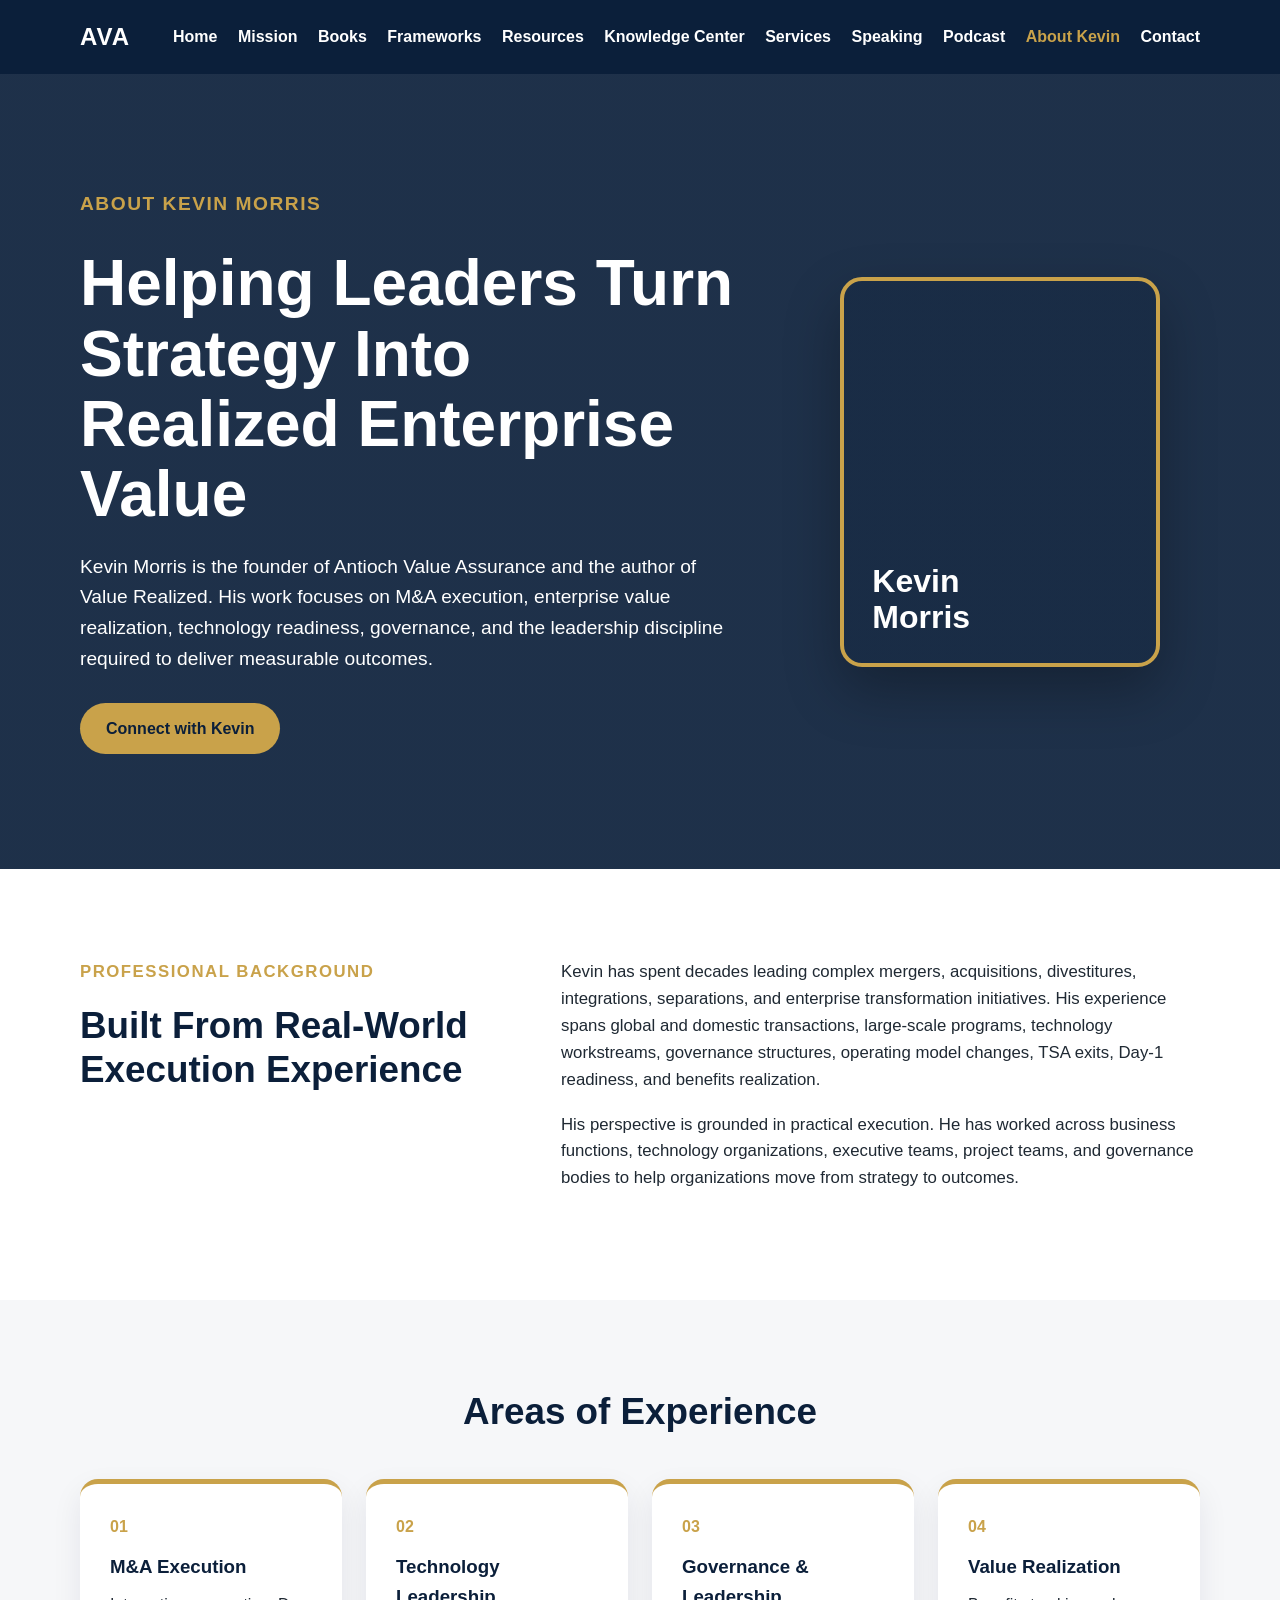
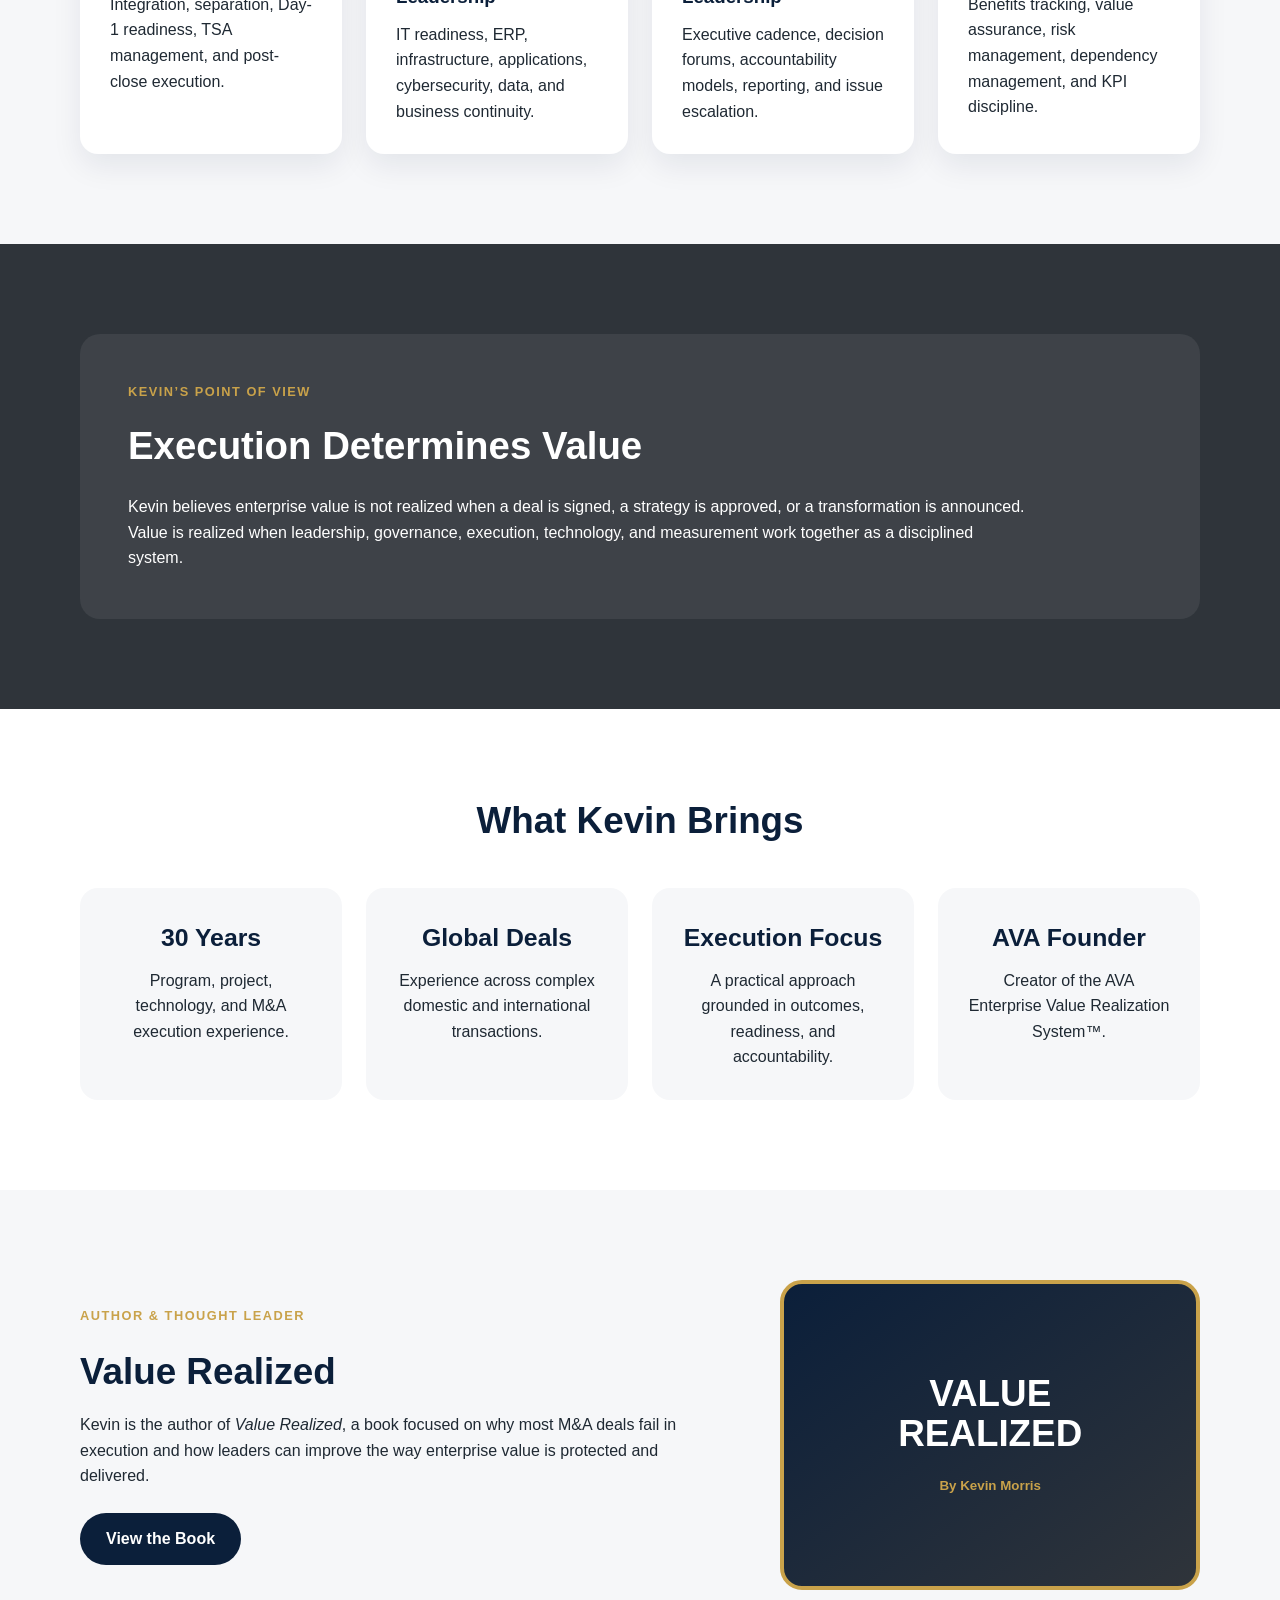
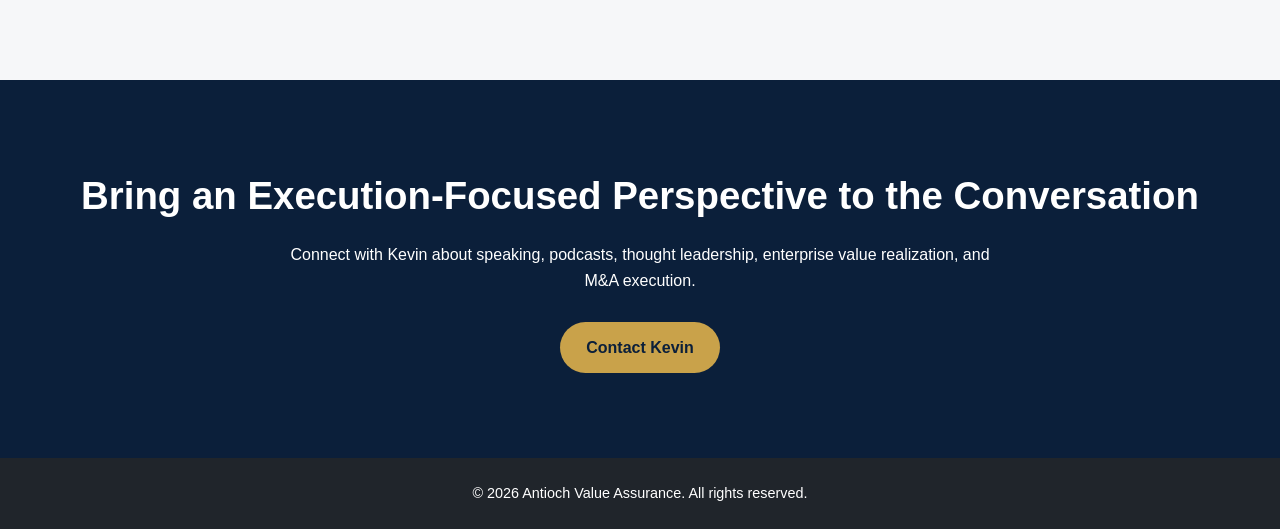
==== about-kevin.html @ 0cc5425e "other pages" ====
<!DOCTYPE html>
<html lang="en">
<head>
  <meta charset="UTF-8" />
  <meta name="viewport" content="width=device-width, initial-scale=1.0" />
  <title>About Kevin | Antioch Value Assurance</title>
  <link rel="stylesheet" href="about-kevin.css" />
</head>

<body>

<header class="site-header">
  <div class="container nav">
    <a href="index.html" class="logo">AVA</a>

    <nav>
      <a href="index.html">Home</a>
      <a href="mission.html">Mission</a>
      <a href="books.html">Books</a>
      <a href="frameworks.html">Frameworks</a>
      <a href="resources.html">Resources</a>
      <a href="knowledge-center.html">Knowledge Center</a>
      <a href="services.html">Services</a>
      <a href="speaking.html">Speaking</a>
      <a href="podcast.html">Podcast</a>
      <a href="about-kevin.html" class="active">About Kevin</a>
      <a href="contact.html">Contact</a>
    </nav>
  </div>
</header>

<section class="hero">
  <div class="container hero-grid">
    <div class="hero-content">
      <p class="eyebrow">About Kevin Morris</p>
      <h1>Helping Leaders Turn Strategy Into Realized Enterprise Value</h1>
      <p>
        Kevin Morris is the founder of Antioch Value Assurance and the author of
        Value Realized. His work focuses on M&A execution, enterprise value realization,
        technology readiness, governance, and the leadership discipline required to
        deliver measurable outcomes.
      </p>
      <a href="contact.html" class="btn">Connect with Kevin</a>
    </div>

    <div class="portrait-card">
      <div class="portrait-placeholder">
        <span>Kevin<br>Morris</span>
      </div>
    </div>
  </div>
</section>

<section class="bio-section">
  <div class="container bio-grid">
    <div>
      <p class="eyebrow">Professional Background</p>
      <h2>Built From Real-World Execution Experience</h2>
    </div>

    <div>
      <p>
        Kevin has spent decades leading complex mergers, acquisitions, divestitures,
        integrations, separations, and enterprise transformation initiatives. His
        experience spans global and domestic transactions, large-scale programs,
        technology workstreams, governance structures, operating model changes,
        TSA exits, Day-1 readiness, and benefits realization.
      </p>

      <p>
        His perspective is grounded in practical execution. He has worked across
        business functions, technology organizations, executive teams, project teams,
        and governance bodies to help organizations move from strategy to outcomes.
      </p>
    </div>
  </div>
</section>

<section class="experience">
  <div class="container">
    <h2>Areas of Experience</h2>

    <div class="experience-grid">
      <article>
        <span>01</span>
        <h3>M&A Execution</h3>
        <p>Integration, separation, Day-1 readiness, TSA management, and post-close execution.</p>
      </article>

      <article>
        <span>02</span>
        <h3>Technology Leadership</h3>
        <p>IT readiness, ERP, infrastructure, applications, cybersecurity, data, and business continuity.</p>
      </article>

      <article>
        <span>03</span>
        <h3>Governance & Leadership</h3>
        <p>Executive cadence, decision forums, accountability models, reporting, and issue escalation.</p>
      </article>

      <article>
        <span>04</span>
        <h3>Value Realization</h3>
        <p>Benefits tracking, value assurance, risk management, dependency management, and KPI discipline.</p>
      </article>
    </div>
  </div>
</section>

<section class="philosophy">
  <div class="container philosophy-box">
    <p class="eyebrow">Kevin’s Point of View</p>
    <h2>Execution Determines Value</h2>
    <p>
      Kevin believes enterprise value is not realized when a deal is signed,
      a strategy is approved, or a transformation is announced. Value is realized
      when leadership, governance, execution, technology, and measurement work
      together as a disciplined system.
    </p>
  </div>
</section>

<section class="credentials">
  <div class="container">
    <h2>What Kevin Brings</h2>

    <div class="credentials-grid">
      <div>
        <strong>30 Years</strong>
        <p>Program, project, technology, and M&A execution experience.</p>
      </div>

      <div>
        <strong>Global Deals</strong>
        <p>Experience across complex domestic and international transactions.</p>
      </div>

      <div>
        <strong>Execution Focus</strong>
        <p>A practical approach grounded in outcomes, readiness, and accountability.</p>
      </div>

      <div>
        <strong>AVA Founder</strong>
        <p>Creator of the AVA Enterprise Value Realization System™.</p>
      </div>
    </div>
  </div>
</section>

<section class="author-section">
  <div class="container author-grid">
    <div>
      <p class="eyebrow">Author & Thought Leader</p>
      <h2>Value Realized</h2>
      <p>
        Kevin is the author of <em>Value Realized</em>, a book focused on why
        most M&A deals fail in execution and how leaders can improve the way
        enterprise value is protected and delivered.
      </p>
      <a href="value-realized.html" class="btn secondary">View the Book</a>
    </div>

    <div class="book-callout">
      <span>VALUE<br>REALIZED</span>
      <small>By Kevin Morris</small>
    </div>
  </div>
</section>

<section class="cta">
  <div class="container">
    <h2>Bring an Execution-Focused Perspective to the Conversation</h2>
    <p>
      Connect with Kevin about speaking, podcasts, thought leadership,
      enterprise value realization, and M&A execution.
    </p>
    <a href="contact.html" class="btn">Contact Kevin</a>
  </div>
</section>

<footer class="site-footer">
  <div class="container">
    <p>&copy; 2026 Antioch Value Assurance. All rights reserved.</p>
  </div>
</footer>

</body>
</html>
---- about-kevin.css ----
:root {
  --navy: #0b1f3a;
  --charcoal: #2f343a;
  --gold: #c9a24a;
  --light: #f6f7f9;
  --white: #ffffff;
  --text: #1f2933;
}

* {
  box-sizing: border-box;
  margin: 0;
  padding: 0;
}

body {
  font-family: Arial, Helvetica, sans-serif;
  color: var(--text);
  background: var(--white);
  line-height: 1.6;
}

.container {
  width: min(1120px, 92%);
  margin: 0 auto;
}

.site-header {
  background: var(--navy);
  padding: 18px 0;
}

.nav {
  display: flex;
  align-items: center;
  justify-content: space-between;
}

.logo {
  color: var(--white);
  font-weight: 800;
  font-size: 1.5rem;
  text-decoration: none;
  letter-spacing: 1px;
}

nav a {
  color: var(--white);
  text-decoration: none;
  margin-left: 16px;
  font-weight: 600;
}

nav a:hover,
nav a.active {
  color: var(--gold);
}

.hero {
  background:
    linear-gradient(rgba(11, 31, 58, 0.92), rgba(11, 31, 58, 0.92)),
    url("images/about-kevin-hero.jpg") center/cover no-repeat;
  color: var(--white);
  padding: 115px 0;
}

.hero-grid {
  display: grid;
  grid-template-columns: 1.25fr 0.75fr;
  gap: 55px;
  align-items: center;
}

.hero-content {
  max-width: 780px;
}

.eyebrow {
  color: var(--gold);
  text-transform: uppercase;
  letter-spacing: 1.5px;
  font-size: 0.8rem;
  font-weight: 700;
  margin-bottom: 12px;
}

.hero h1 {
  font-size: clamp(2.4rem, 5vw, 4.3rem);
  line-height: 1.1;
  margin-bottom: 22px;
}

.hero p {
  font-size: 1.2rem;
  margin-bottom: 28px;
}

.portrait-card {
  display: flex;
  justify-content: center;
}

.portrait-placeholder {
  width: 320px;
  height: 390px;
  background:
    linear-gradient(rgba(11, 31, 58, 0.25), rgba(11, 31, 58, 0.25)),
    url("images/kevin-morris.jpg") center/cover no-repeat;
  border: 4px solid var(--gold);
  border-radius: 22px;
  box-shadow: 0 24px 55px rgba(0, 0, 0, 0.28);
  display: flex;
  align-items: flex-end;
  padding: 28px;
}

.portrait-placeholder span {
  color: var(--white);
  font-size: 2rem;
  font-weight: 900;
  line-height: 1.1;
}

.bio-section {
  padding: 90px 0;
}

.bio-grid {
  display: grid;
  grid-template-columns: 0.8fr 1.2fr;
  gap: 55px;
  align-items: start;
}

.bio-grid h2,
.experience h2,
.credentials h2,
.author-section h2 {
  color: var(--navy);
  font-size: 2.3rem;
  line-height: 1.2;
  margin-bottom: 18px;
}

.bio-grid p {
  margin-bottom: 18px;
  font-size: 1.05rem;
}

.experience {
  background: var(--light);
  padding: 90px 0;
}

.experience h2,
.credentials h2 {
  text-align: center;
  margin-bottom: 45px;
}

.experience-grid {
  display: grid;
  grid-template-columns: repeat(4, 1fr);
  gap: 24px;
}

.experience-grid article {
  background: var(--white);
  padding: 30px;
  border-radius: 18px;
  box-shadow: 0 12px 30px rgba(11, 31, 58, 0.08);
  border-top: 5px solid var(--gold);
}

.experience-grid span {
  color: var(--gold);
  font-weight: 800;
  display: block;
  margin-bottom: 12px;
}

.experience-grid h3 {
  color: var(--navy);
  margin-bottom: 10px;
}

.philosophy {
  background: var(--charcoal);
  color: var(--white);
  padding: 90px 0;
}

.philosophy-box {
  background: rgba(255, 255, 255, 0.07);
  padding: 48px;
  border-radius: 20px;
}

.philosophy h2 {
  font-size: 2.4rem;
  margin-bottom: 18px;
}

.philosophy p {
  max-width: 900px;
}

.credentials {
  padding: 90px 0;
}

.credentials-grid {
  display: grid;
  grid-template-columns: repeat(4, 1fr);
  gap: 24px;
}

.credentials-grid div {
  background: var(--light);
  padding: 30px;
  border-radius: 18px;
  text-align: center;
}

.credentials-grid strong {
  display: block;
  color: var(--navy);
  font-size: 1.55rem;
  margin-bottom: 10px;
}

.author-section {
  background: var(--light);
  padding: 90px 0;
}

.author-grid {
  display: grid;
  grid-template-columns: 1fr 0.65fr;
  gap: 55px;
  align-items: center;
}

.author-grid p {
  max-width: 720px;
  margin-bottom: 24px;
}

.book-callout {
  height: 310px;
  background: linear-gradient(145deg, var(--navy), var(--charcoal));
  border: 4px solid var(--gold);
  border-radius: 22px;
  display: flex;
  flex-direction: column;
  justify-content: center;
  text-align: center;
}

.book-callout span {
  color: var(--white);
  font-size: 2.3rem;
  font-weight: 900;
  line-height: 1.1;
}

.book-callout small {
  color: var(--gold);
  margin-top: 20px;
  font-weight: 700;
}

.cta {
  background: var(--navy);
  color: var(--white);
  padding: 85px 0;
  text-align: center;
}

.cta h2 {
  font-size: 2.4rem;
  margin-bottom: 16px;
}

.cta p {
  max-width: 720px;
  margin: 0 auto 28px;
}

.btn {
  display: inline-block;
  background: var(--gold);
  color: var(--navy);
  padding: 13px 26px;
  border-radius: 999px;
  text-decoration: none;
  font-weight: 800;
}

.btn.secondary {
  background: var(--navy);
  color: var(--white);
}

.btn:hover {
  background: #d8b75f;
}

.btn.secondary:hover {
  background: var(--charcoal);
}

.site-footer {
  background: #20252b;
  color: var(--white);
  text-align: center;
  padding: 24px 0;
  font-size: 0.9rem;
}

@media (max-width: 1000px) {
  .hero-grid,
  .bio-grid,
  .author-grid {
    grid-template-columns: 1fr;
  }

  .experience-grid,
  .credentials-grid {
    grid-template-columns: repeat(2, 1fr);
  }

  .portrait-card {
    justify-content: flex-start;
  }
}

@media (max-width: 700px) {
  .nav {
    flex-direction: column;
    gap: 18px;
  }

  nav {
    text-align: center;
  }

  nav a {
    display: inline-block;
    margin: 8px 10px;
  }

  .experience-grid,
  .credentials-grid {
    grid-template-columns: 1fr;
  }

  .hero {
    padding: 85px 0;
  }
 Cm
  .portrait-placeholder {
    width: 100%;
    height: 360px;
  }
}
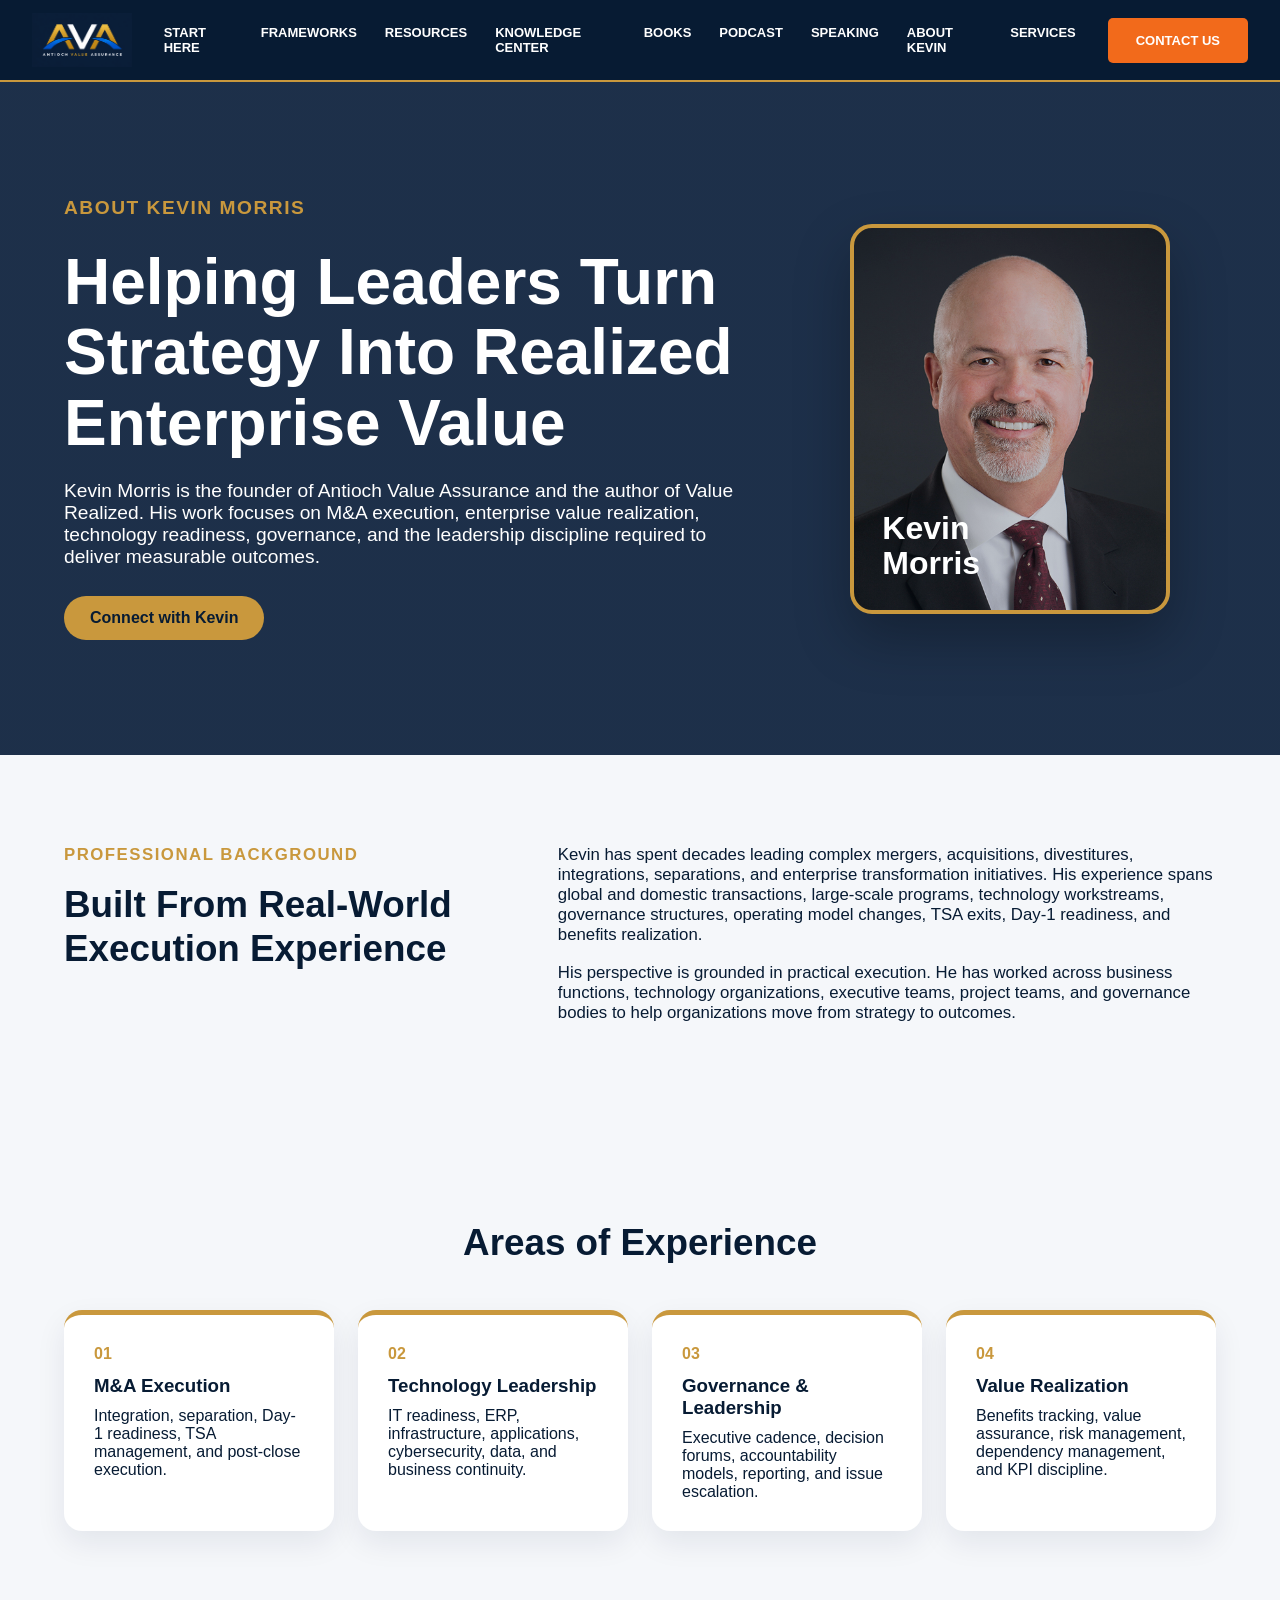
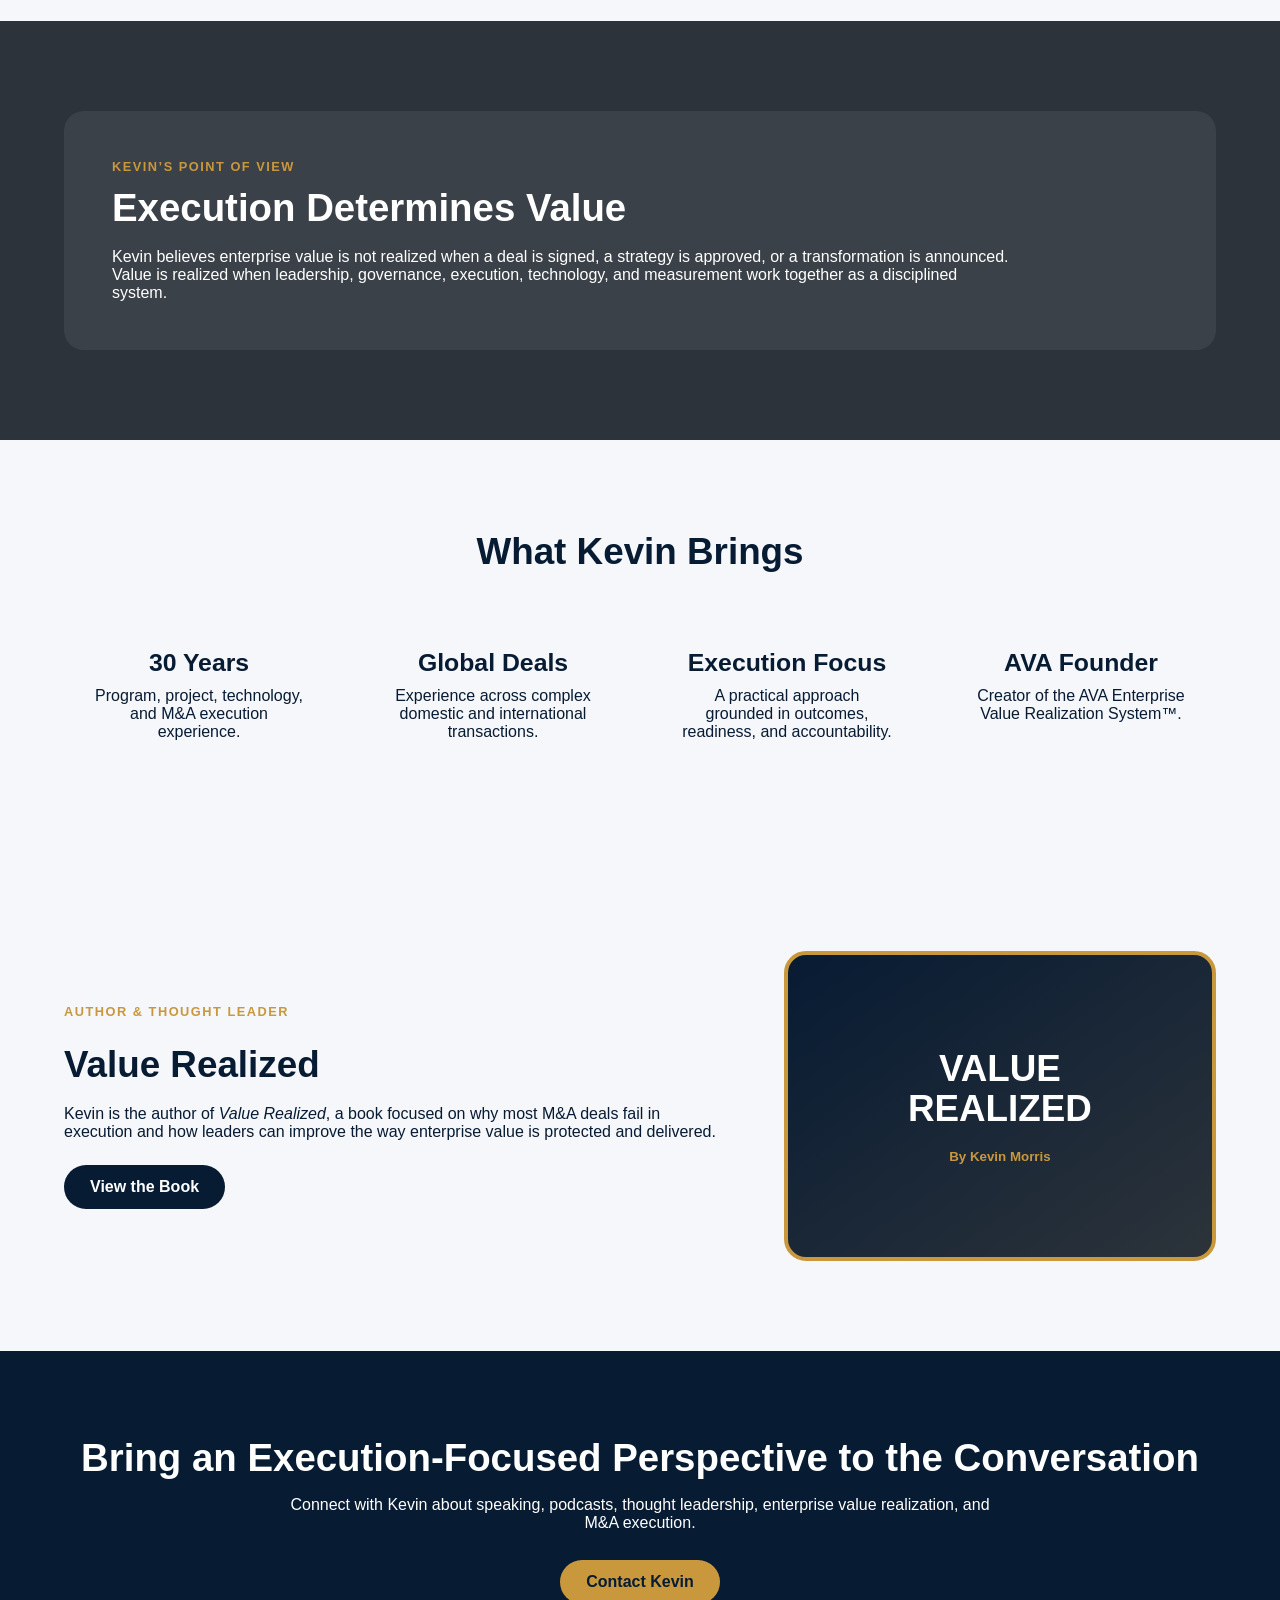
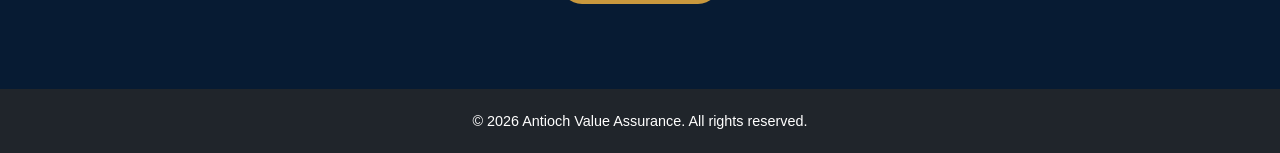
==== commit 966f8d9b: "update" ====
--- a/about-kevin.html
+++ b/about-kevin.html
@@ -9,25 +9,34 @@
 
 <body>
 
+
+<!-- ===== HEADER SECTION START ===== -->
 <header class="site-header">
-  <div class="container nav">
-    <a href="index.html" class="logo">AVA</a>
+  <div class="logo">
+    <a href="index.html">
+    <img src="images/ava-logo.PNG" 
+         alt="Antioch Value Assurance">
+   </a>
+  </div>
 
-    <nav>
-      <a href="index.html">Home</a>
-      <a href="mission.html">Mission</a>
-      <a href="books.html">Books</a>
-      <a href="frameworks.html">Frameworks</a>
-      <a href="resources.html">Resources</a>
-      <a href="knowledge-center.html">Knowledge Center</a>
-      <a href="services.html">Services</a>
-      <a href="speaking.html">Speaking</a>
-      <a href="podcast.html">Podcast</a>
-      <a href="about-kevin.html" class="active">About Kevin</a>
-      <a href="contact.html">Contact</a>
-    </nav>
-  </div>
+  <nav>
+    <a href="start-here.html" class="active">Start Here</a>
+    <a href="frameworks.html">Frameworks</a>
+    <a href="resources.html">Resources</a>
+    <a href="knowledge-center.html">Knowledge Center</a>    
+    <a href="books.html">Books</a>
+    <a href="podcast.html">Podcast</a>
+    <a href="speaking.html">Speaking</a>
+    <a href="about-kevin.html" class="active">About Kevin</a>
+    <a href="services.html">Services</a>
+
+
+
+  </nav>
+
+  <a class="contact-btn" href="contact.html">Contact Us</a>
 </header>
+<!--  ===== HEADER SECTION END ===== -->
 
 <section class="hero">
   <div class="container hero-grid">
--- a/about-kevin.css
+++ b/about-kevin.css
@@ -1,10 +1,13 @@
 :root {
-  --navy: #0b1f3a;
-  --charcoal: #2f343a;
-  --gold: #c9a24a;
-  --light: #f6f7f9;
+  --navy: #071b33;
+  --navy-light: #0e2d4f;
+  --blue: #155b8f;
+  --orange: #f26a1b;
+  --gold: #c9983d;
+  --charcoal: #2c333a;
+  --light: #f5f7fa;
   --white: #ffffff;
-  --text: #1f2933;
+  --muted: #6b7280;
 }
 
 * {
@@ -15,46 +18,95 @@
 
 body {
   font-family: Arial, Helvetica, sans-serif;
-  color: var(--text);
-  background: var(--white);
-  line-height: 1.6;
-}
-
-.container {
-  width: min(1120px, 92%);
-  margin: 0 auto;
-}
+  background: var(--light);
+  color: var(--navy);
+}
+
+a {
+  text-decoration: none;
+  color: inherit;
+}
+
+.container{
+
+width:90%;
+max-width:1200px;
+margin:auto;
+
+}
+
+/* ==================================================
+   HEADER SECTION START
+================================================== */
 
 .site-header {
+  height: 82px;
   background: var(--navy);
-  padding: 18px 0;
-}
-
-.nav {
+  color: var(--white);
   display: flex;
   align-items: center;
-  justify-content: space-between;
-}
-
-.logo {
-  color: var(--white);
-  font-weight: 800;
-  font-size: 1.5rem;
-  text-decoration: none;
-  letter-spacing: 1px;
-}
-
-nav a {
-  color: var(--white);
-  text-decoration: none;
-  margin-left: 16px;
-  font-weight: 600;
-}
-
-nav a:hover,
-nav a.active {
-  color: var(--gold);
-}
+  padding: 0 32px;
+  gap: 32px;
+  position:sticky;
+  top:0;
+  z-index:1000;
+  box-shaddow:0 2px 10px rgba(0,0,0,.15);
+  border-bottom:2px solid #c9983d;
+  
+}
+
+.logo img {
+  display: block;
+  height: 54px;
+  width: auto;
+}
+
+nav {
+  display: flex;
+  gap: 28px;
+  margin-left: auto;
+  font-size: 13px;
+  text-transform: uppercase;
+  font-weight: 700;
+}
+
+nav a{
+  Transition:.25s;
+}
+
+Nav a:hover{
+color:#f26a1b;
+}
+
+.contact-btn {
+  background: var(--orange);
+  color: var(--white);
+  padding: 15px 28px;
+  border-radius: 5px;
+  font-weight: 700;
+  text-transform: uppercase;
+  font-size: 13px;
+  flex-shrink: 0;
+}
+
+@media (max-width: 700px) {
+  .site-header {
+    height: auto;
+    flex-direction: column;
+    align-items: flex-start;
+    padding: 20px;
+  }
+
+  nav {
+    flex-wrap: wrap;
+    margin-left: 0;
+  }
+}
+
+/* ==================================================
+   HEADER SECTION END
+================================================== */
+
 
 .hero {
   background:
@@ -318,6 +370,39 @@
   font-size: 0.9rem;
 }
 
+@media (max-width: 700px) {
+  .site-header {
+    height: auto;
+    flex-direction: column;
+    align-items: flex-start;
+    padding: 20px;
+  }
+
+  nav {
+    flex-wrap: wrap;
+    margin-left: 0;
+  }
+}
+  
+
+@media (max-width: 1000px) {
+
+
+*/
+
+.contact-btn,
+.primary-btn {
+  background: var(--orange);
+  color: var(--white);
+  padding: 14px 24px;
+  border-radius: 5px;
+  font-weight: 700;
+  text-transform: uppercase;
+  font-size: 13px;
+}
+
+}
+
 @media (max-width: 1000px) {
   .hero-grid,
   .bio-grid,
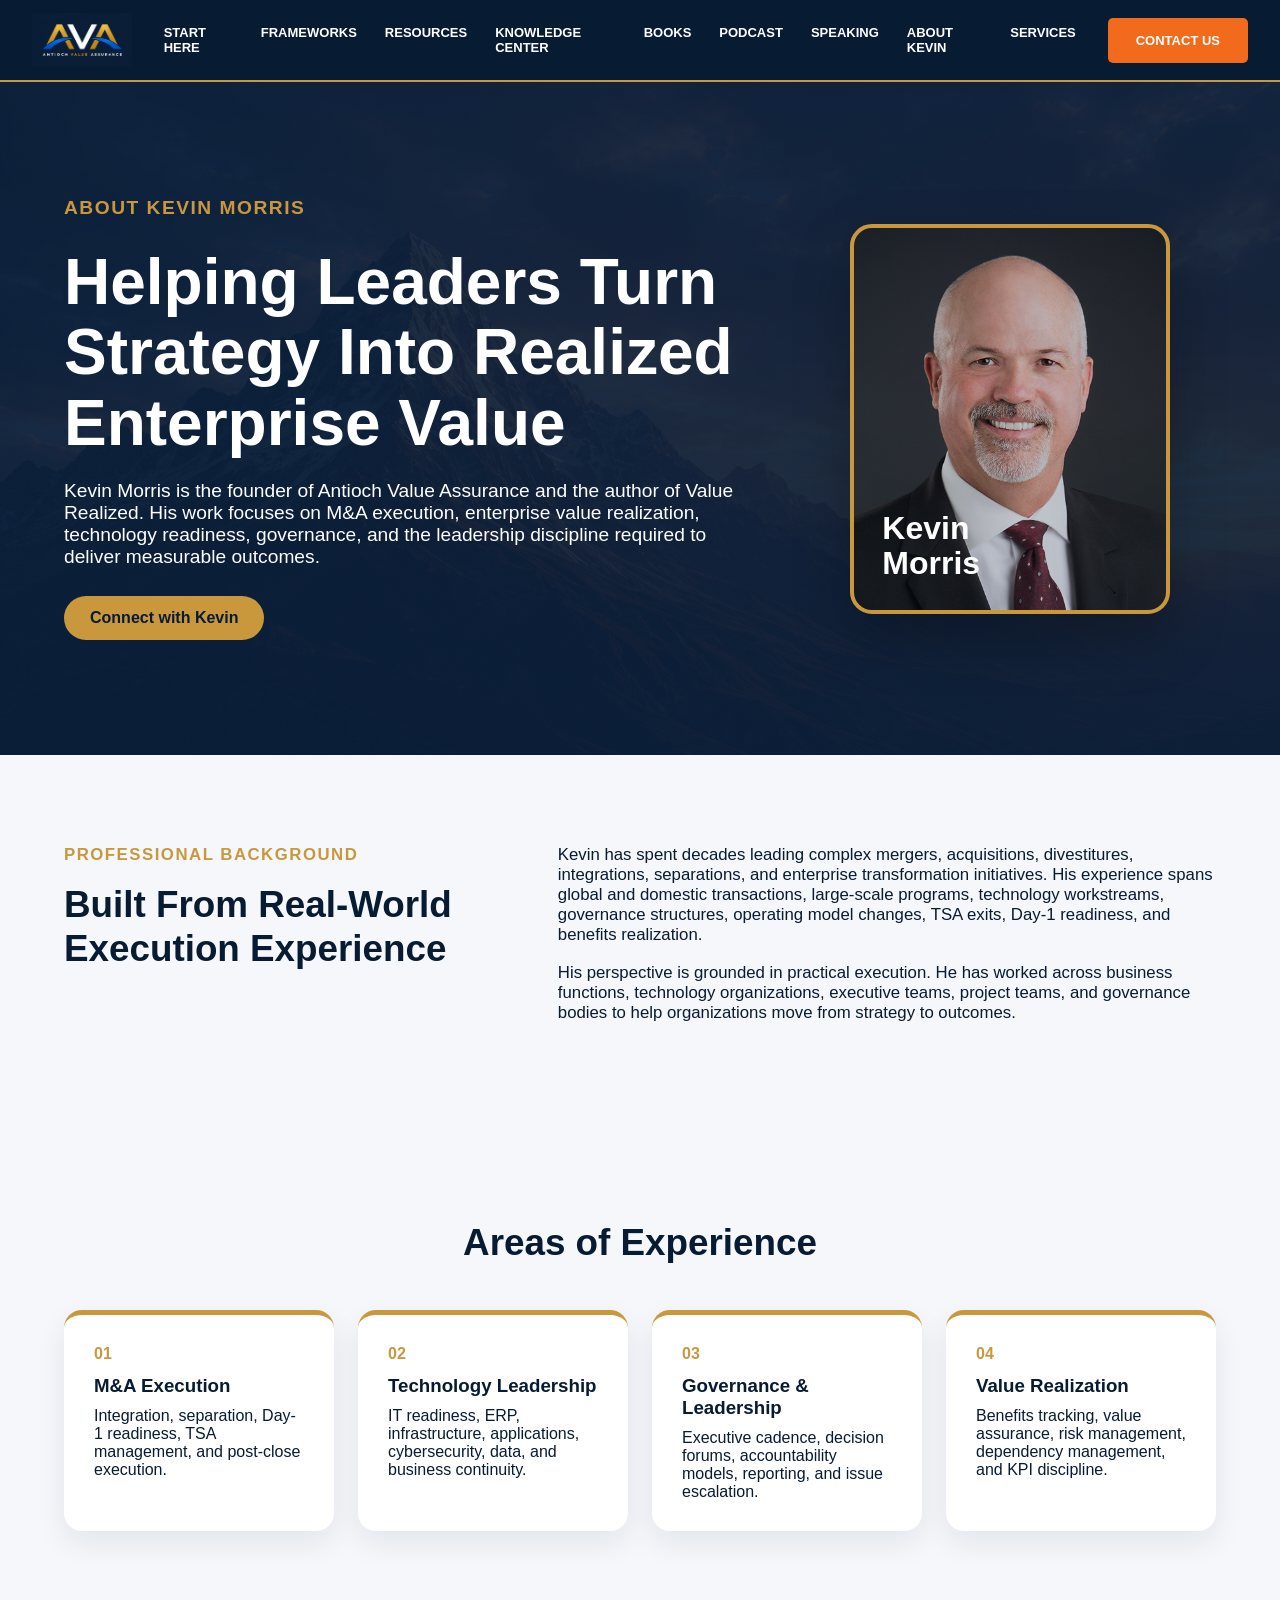
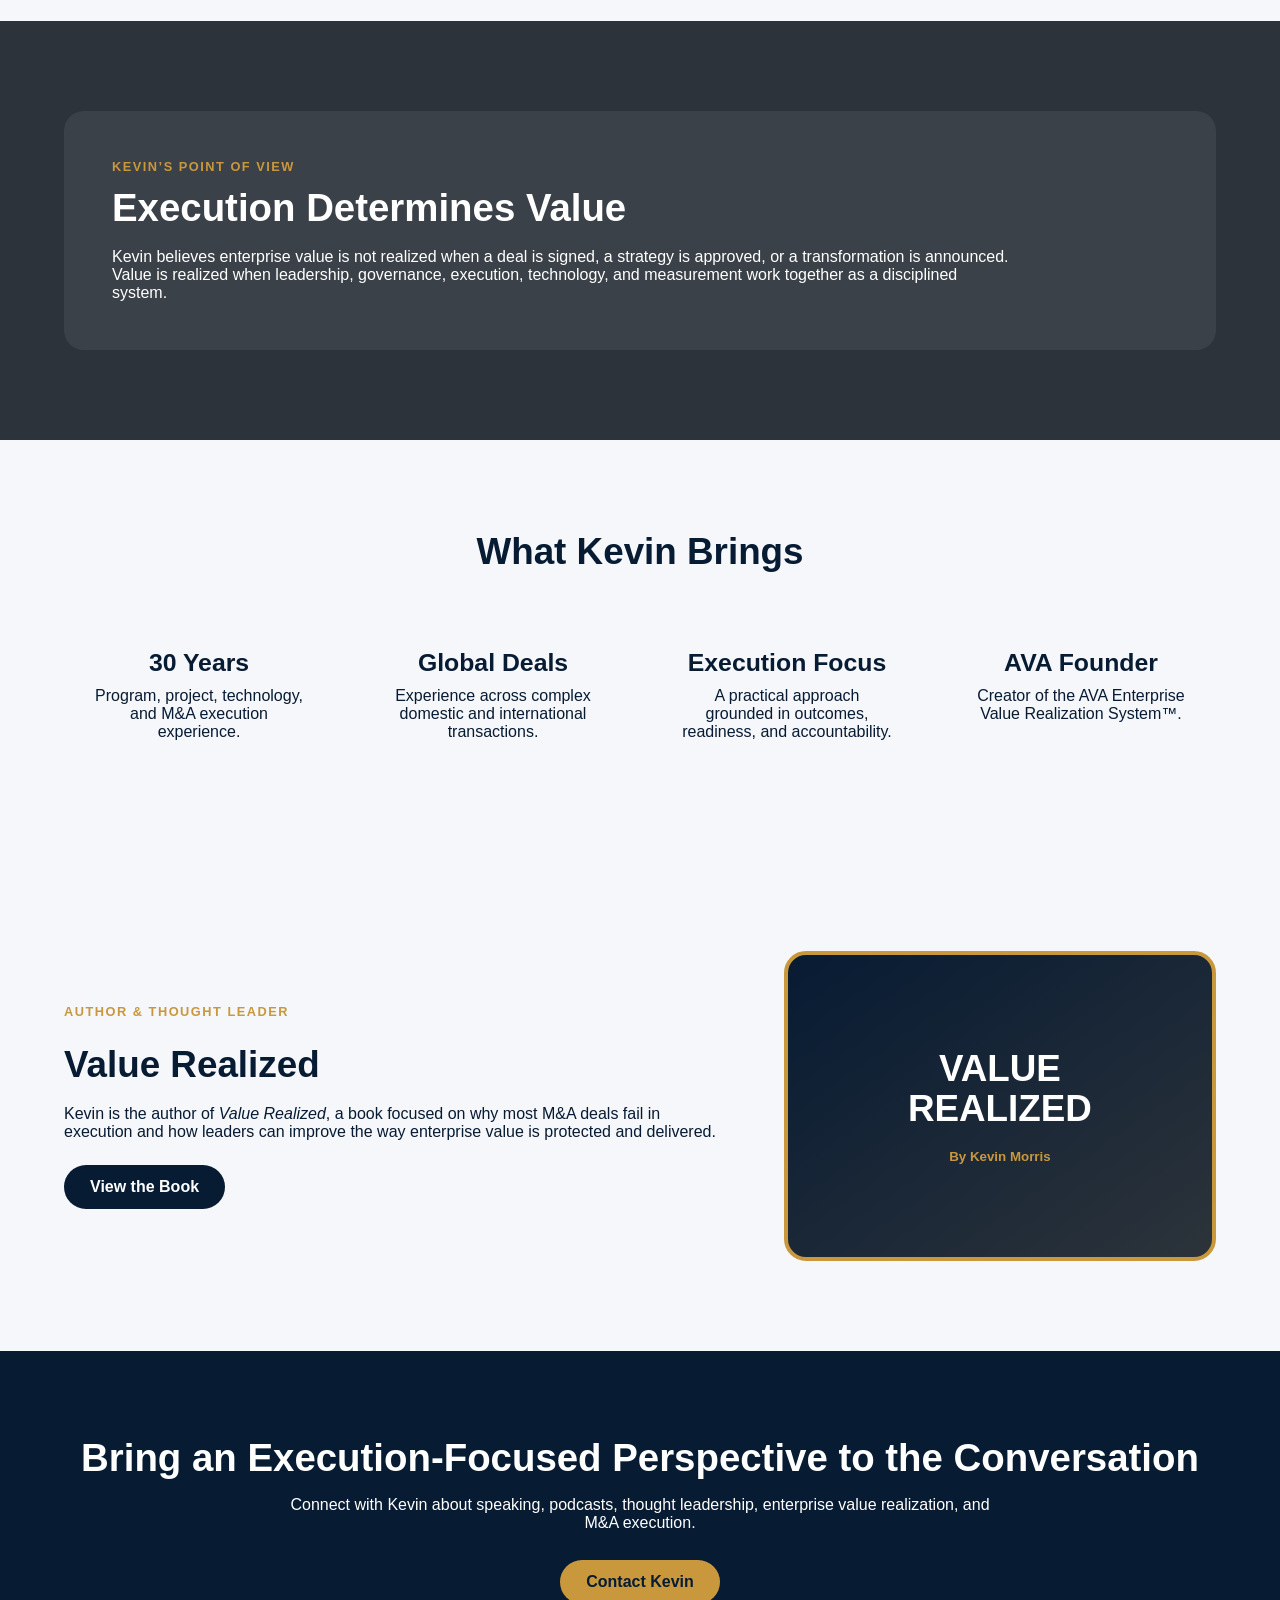
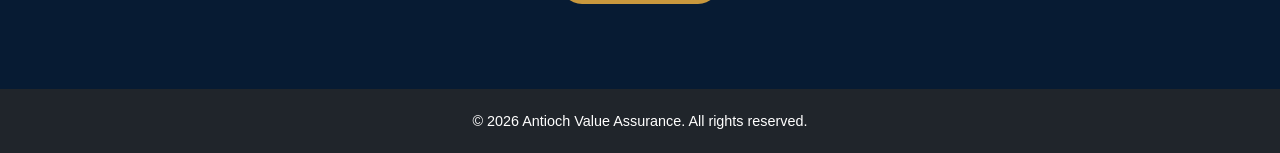
==== commit d13671ce: "icon" ====
--- a/about-kevin.html
+++ b/about-kevin.html
@@ -1,6 +1,12 @@
 <!DOCTYPE html>
 <html lang="en">
 <head>
+<!-- Favicon -->
+<link rel="icon" href="favicon.ico" sizes="any">
+<link rel="icon" type="image/png" sizes="32x32" href="favicon-32x32.png">
+<link rel="icon" type="image/png" sizes="16x16" href="favicon-16x16.png">
+<link rel="apple-touch-icon" href="apple-touch-icon.png">
+
   <meta charset="UTF-8" />
   <meta name="viewport" content="width=device-width, initial-scale=1.0" />
   <title>About Kevin | Antioch Value Assurance</title>
--- a/about-kevin.css
+++ b/about-kevin.css
@@ -111,7 +111,7 @@
 .hero {
   background:
     linear-gradient(rgba(11, 31, 58, 0.92), rgba(11, 31, 58, 0.92)),
-    url("images/about-kevin-hero.jpg") center/cover no-repeat;
+    url("images/hero-mountain.png") center/cover no-repeat;
   color: var(--white);
   padding: 115px 0;
 }
